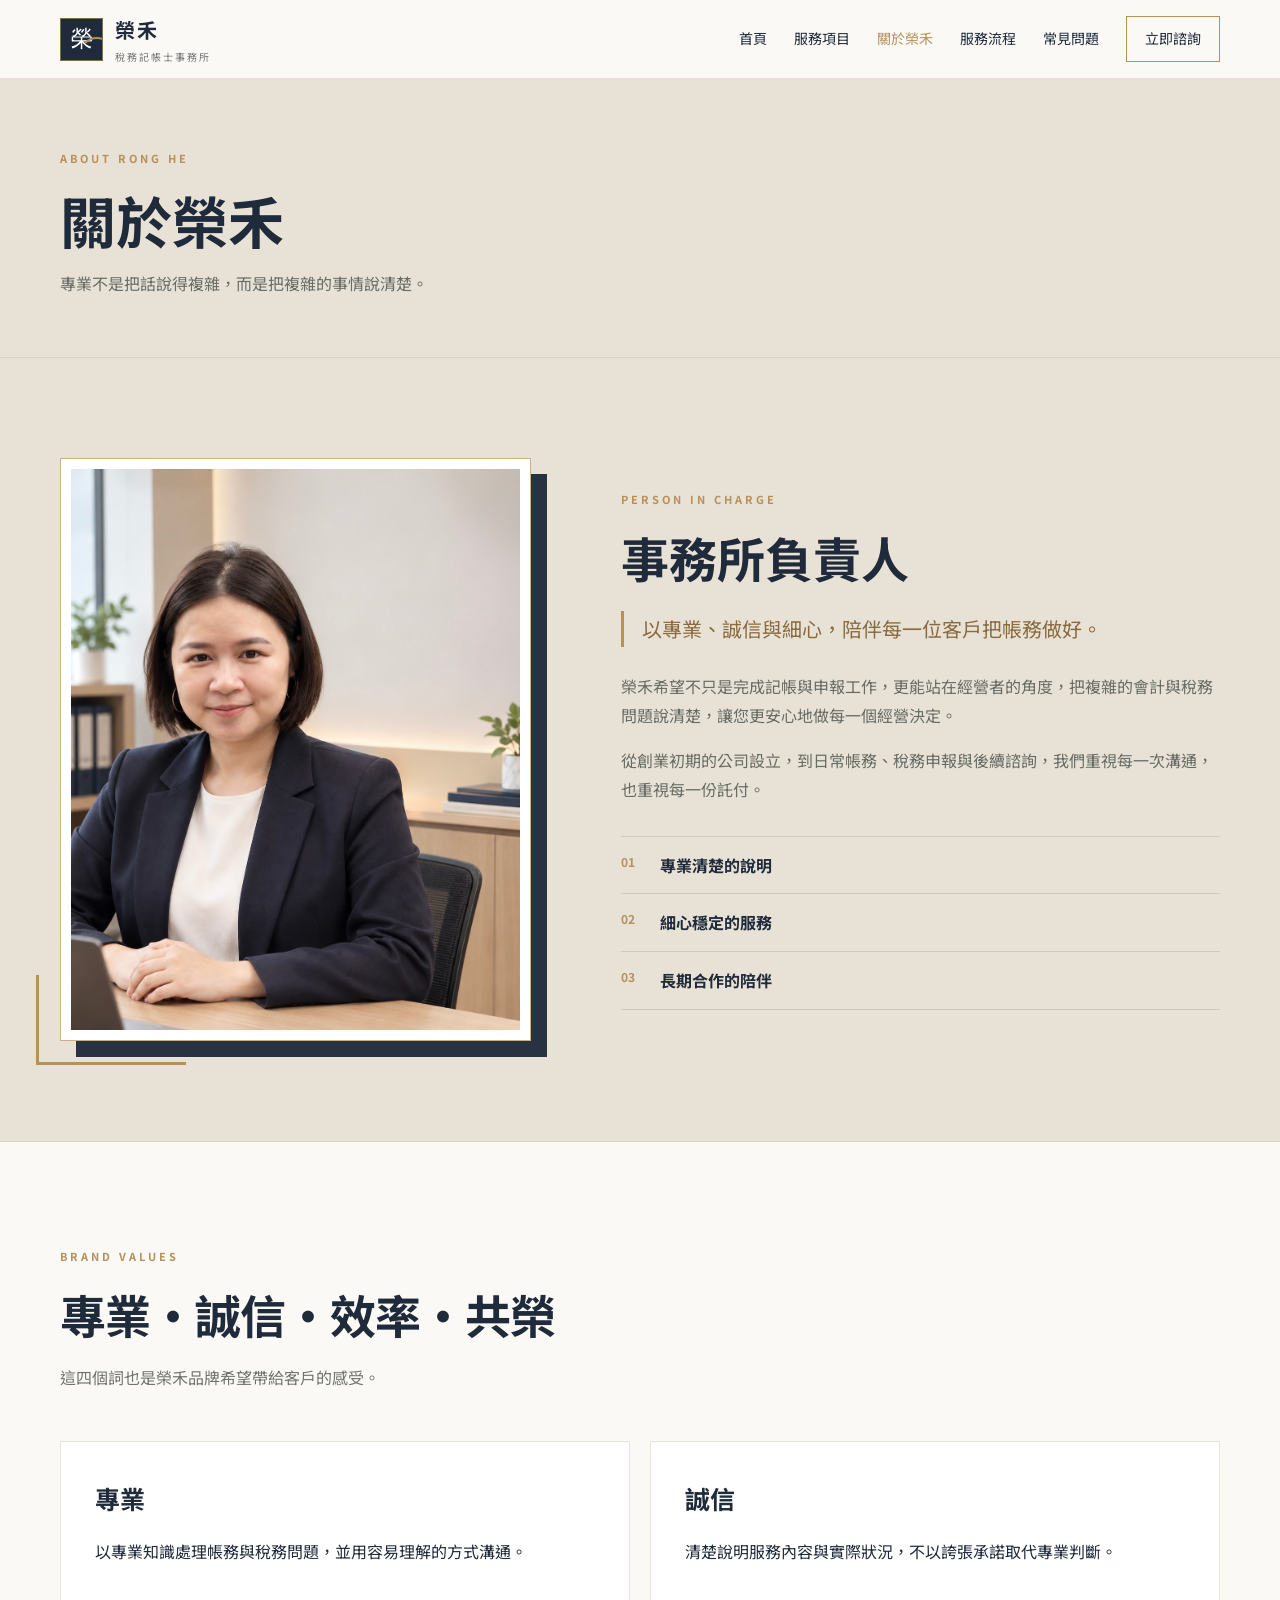
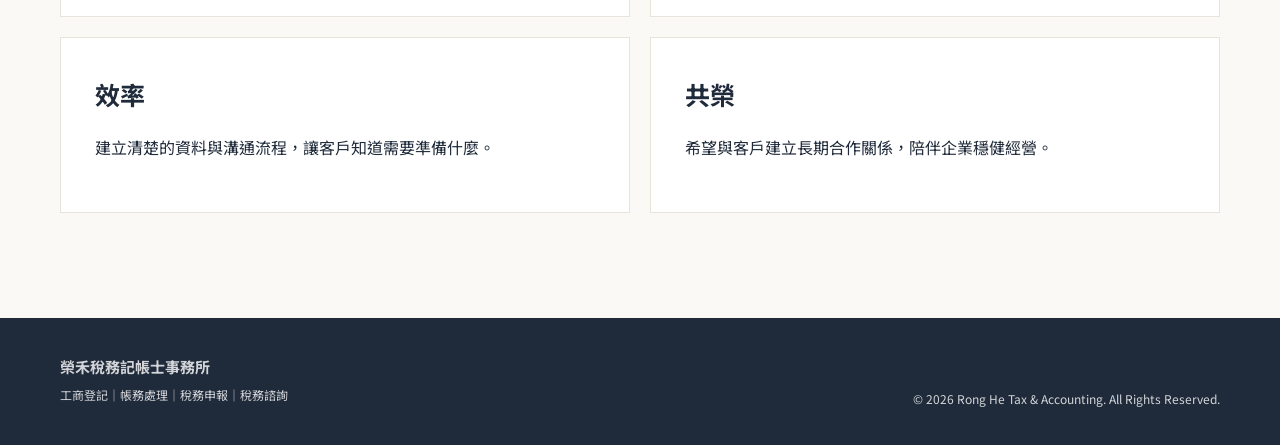
==== about.html @ d7b9e33c "Add files via upload" ====
<!DOCTYPE html><html lang="zh-Hant"><head><meta charset="UTF-8"><meta name="viewport" content="width=device-width, initial-scale=1.0"><meta name="description" content="榮禾稅務記帳士事務所｜工商登記、帳務處理、稅務申報、稅務諮詢"><link rel="preconnect" href="https://fonts.googleapis.com"><link rel="preconnect" href="https://fonts.gstatic.com" crossorigin><link href="https://fonts.googleapis.com/css2?family=Noto+Sans+TC:wght@400;500;600;700;800&display=swap" rel="stylesheet"><link rel="stylesheet" href="style.css"><title>關於榮禾｜榮禾稅務記帳士事務所</title></head><body><header class="site-header">
  <div class="container nav-wrap">
    <a href="index.html" class="logo"><span class="logo-mark">榮</span><span><strong>榮禾</strong><small>稅務記帳士事務所</small></span></a>
    <button class="menu-toggle" type="button" aria-label="開啟選單" aria-expanded="false" aria-controls="site-nav">☰</button>
    <nav class="nav" id="site-nav">
      <a href="index.html">首頁</a><a href="services.html">服務項目</a><a href="about.html">關於榮禾</a><a href="process.html">服務流程</a><a href="faq.html">常見問題</a><a href="contact.html" class="nav-cta">立即諮詢</a>
    </nav>
  </div>
</header>
<main><section class="page-hero"><div class="container"><p class="eyebrow">ABOUT RONG HE</p><h1>關於榮禾</h1><p>專業不是把話說得複雜，而是把複雜的事情說清楚。</p></div></section><section class="principal-section"><div class="container principal-grid"><div class="principal-photo-wrap"><div class="principal-photo-frame"><img src="images/responsible-person.jpg" alt="榮禾稅務記帳士事務所負責人形象照"></div><div class="principal-accent"></div></div><div class="principal-copy"><p class="eyebrow">PERSON IN CHARGE</p><h2>事務所負責人</h2><p class="principal-lead">以專業、誠信與細心，陪伴每一位客戶把帳務做好。</p><p>榮禾希望不只是完成記帳與申報工作，更能站在經營者的角度，把複雜的會計與稅務問題說清楚，讓您更安心地做每一個經營決定。</p><p>從創業初期的公司設立，到日常帳務、稅務申報與後續諮詢，我們重視每一次溝通，也重視每一份託付。</p><div class="about-points"><div><b>01</b><span>專業清楚的說明</span></div><div><b>02</b><span>細心穩定的服務</span></div><div><b>03</b><span>長期合作的陪伴</span></div></div></div></div></section><section class="section"><div class="container"><div class="section-heading"><p class="eyebrow">BRAND VALUES</p><h2>專業・誠信・效率・共榮</h2><p>這四個詞也是榮禾品牌希望帶給客戶的感受。</p></div><div class="detail-grid"><div class="detail-card"><h3>專業</h3><p>以專業知識處理帳務與稅務問題，並用容易理解的方式溝通。</p></div><div class="detail-card"><h3>誠信</h3><p>清楚說明服務內容與實際狀況，不以誇張承諾取代專業判斷。</p></div><div class="detail-card"><h3>效率</h3><p>建立清楚的資料與溝通流程，讓客戶知道需要準備什麼。</p></div><div class="detail-card"><h3>共榮</h3><p>希望與客戶建立長期合作關係，陪伴企業穩健經營。</p></div></div></div></section></main><footer><div class="container footer-wrap"><div><strong>榮禾稅務記帳士事務所</strong><p>工商登記｜帳務處理｜稅務申報｜稅務諮詢</p></div><div>© 2026 Rong He Tax & Accounting. All Rights Reserved.</div></div></footer>
<script src="script.js"></script></body></html>
---- style.css ----
*{box-sizing:border-box}
:root{--navy:#1F2A3A;--gold:#B7905A;--taupe:#9A8F83;--beige:#E7E1D6;--ivory:#FAF9F6;--white:#fff}
html{scroll-behavior:smooth}body{margin:0;font-family:"Noto Sans TC",sans-serif;color:var(--navy);background:var(--ivory);line-height:1.8}a{text-decoration:none;color:inherit}.container{width:min(1160px,calc(100% - 40px));margin:auto}
.site-header{position:sticky;top:0;z-index:100;background:rgba(250,249,246,.96);backdrop-filter:blur(12px);border-bottom:1px solid #e5e1d8}.nav-wrap{min-height:78px;display:flex;align-items:center;justify-content:space-between}.logo{display:flex;align-items:center;gap:12px}.logo-mark{display:grid;place-items:center;width:43px;height:43px;background:var(--navy);color:#fff;font-family:serif;font-size:22px;border:1px solid rgba(183,144,90,.65);position:relative;overflow:hidden}.logo-mark:after{content:"";position:absolute;width:32px;height:32px;border:2px solid var(--gold);border-left-color:transparent;border-bottom-color:transparent;border-radius:50%;right:-13px;bottom:-13px}.logo strong{display:block;font-size:20px;letter-spacing:2px}.logo small{display:block;font-size:10px;letter-spacing:2px;color:#777}.nav{display:flex;align-items:center;gap:27px;font-size:14px}.nav a{transition:.2s}.nav a:hover,.nav a.active{color:var(--gold)}.nav-cta{padding:9px 18px;border:1px solid var(--gold)!important;color:var(--navy)}.menu-toggle{display:none;border:0;background:none;font-size:25px}
.hero{padding:95px 0 85px;background:var(--beige);position:relative;overflow:hidden}.hero:after{content:"";position:absolute;width:620px;height:260px;right:-180px;bottom:-130px;border:2px solid var(--gold);border-left:0;border-bottom:0;border-radius:60% 0 0 0;transform:rotate(-12deg);opacity:.65}.hero-grid{display:grid;grid-template-columns:1.15fr .85fr;gap:80px;align-items:center;position:relative;z-index:1}.eyebrow{font-size:11px;letter-spacing:3px;font-weight:700;color:var(--gold);margin:0 0 15px}.hero h1{font-size:clamp(42px,5vw,68px);line-height:1.25;letter-spacing:-2px;margin:0 0 25px;font-weight:800}.hero h1 span{color:var(--gold)}.hero-text{max-width:600px;color:#5e625c;font-size:17px}.hero-actions{display:flex;gap:12px;margin:32px 0}.btn{display:inline-flex;align-items:center;justify-content:center;padding:13px 28px;font-weight:700;border:1px solid transparent;cursor:pointer;font-family:inherit}.btn-primary{background:var(--navy);color:#fff}.btn-primary:hover{background:#18222f}.btn-light{border-color:#c9c5ba;background:transparent}.btn-white{background:#fff;color:var(--navy)}.service-tags{display:flex;flex-wrap:wrap;gap:9px}.service-tags span{font-size:12px;border:1px solid #cfc6b8;padding:5px 12px;background:rgba(250,249,246,.7)}
.hero-card{min-height:420px;background:var(--navy);color:#fff;padding:34px;display:flex;flex-direction:column;justify-content:space-between;box-shadow:18px 18px 0 var(--gold);border:1px solid rgba(183,144,90,.6);position:relative}.hero-card:before{content:"✦";position:absolute;right:28px;top:76px;color:var(--gold);font-size:22px}.card-top{display:flex;justify-content:space-between;font-size:11px;letter-spacing:3px;opacity:.7}.card-symbol{font-family:serif;font-size:180px;line-height:1;text-align:center;font-weight:400;color:var(--ivory)}.hero-card p{font-size:15px;letter-spacing:2px}.card-line{height:1px;background:rgba(255,255,255,.25)}.hero-card small{opacity:.7}
.trust{background:var(--navy);color:#fff}.trust-grid{display:grid;grid-template-columns:repeat(4,1fr);padding:25px 0}.trust-grid div{padding:10px 30px;border-right:1px solid rgba(255,255,255,.16)}.trust-grid div:first-child{padding-left:0}.trust-grid div:last-child{border:0}.trust-grid strong{display:block;font-size:18px}.trust-grid span{font-size:12px;opacity:.65}
.section{padding:105px 0}.section-heading{margin-bottom:50px}.section-heading h2{font-size:clamp(30px,4vw,46px);line-height:1.4;margin:0 0 15px;letter-spacing:-1px;color:var(--navy)}.section-heading>p:last-child{color:#70736d}.center{text-align:center}.service-grid{display:grid;grid-template-columns:repeat(2,1fr);gap:18px}.service-card{background:#fff;padding:38px;border:1px solid #e7e4db;min-height:330px;position:relative;overflow:hidden}.service-card.featured{background:var(--beige);border-color:#d0c7ba}.service-card:after{content:"";position:absolute;width:220px;height:90px;right:-80px;bottom:-50px;border:1px solid rgba(183,144,90,.45);border-radius:50%;transform:rotate(-18deg)}.service-number{font-size:12px;color:var(--gold);letter-spacing:2px}.service-card h3{font-size:27px;margin:12px 0}.service-card p{color:#6c7069}.service-card ul{padding-left:18px;color:#5c605a;font-size:14px}
.split-section{background:var(--beige);padding:100px 0}.split-grid{display:grid;grid-template-columns:.9fr 1.1fr;gap:90px;align-items:center}.about-visual{height:520px;background:var(--navy);color:#fff;position:relative;overflow:hidden;display:grid;place-items:center;border:1px solid rgba(183,144,90,.7)}.about-visual:after{content:"";position:absolute;width:360px;height:150px;right:-80px;bottom:-65px;border:1px solid var(--gold);border-radius:50%;transform:rotate(-18deg)}.big-character{font-family:serif;font-size:260px;line-height:1;font-weight:400}.vertical-text{position:absolute;top:35px;left:35px;writing-mode:vertical-rl;letter-spacing:5px;font-size:12px;opacity:.55}.about-stamp{position:absolute;right:30px;bottom:30px;border:1px solid rgba(255,255,255,.35);padding:12px 9px;text-align:center;font-size:12px}.about-copy>p:not(.eyebrow){color:#686c65}.about-copy h2{font-size:43px;line-height:1.45;margin:0 0 25px;color:var(--navy)}.about-points{margin-top:35px;border-top:1px solid #cfcac0}.about-points div{display:flex;gap:25px;padding:14px 0;border-bottom:1px solid #cfcac0}.about-points b{color:var(--gold);font-size:12px}.about-points span{font-weight:700}
.process-section{background:#f8f7f3}.process-grid{display:grid;grid-template-columns:repeat(4,1fr);border-top:1px solid #d8d5cc}.process-item{padding:35px 25px;border-right:1px solid #d8d5cc}.process-item:first-child{padding-left:0}.process-item:last-child{border:0}.process-item span{font-size:12px;color:var(--gold)}.process-item h3{margin:12px 0 7px}.process-item p{font-size:13px;color:#73766f}
.cta-section{padding:35px 0}.cta-box{background:var(--navy);color:#fff;padding:55px 65px;display:flex;align-items:center;justify-content:space-between;border:1px solid rgba(183,144,90,.65);position:relative;overflow:hidden}.cta-box:after{content:"";position:absolute;width:430px;height:170px;right:-110px;top:-90px;border:1px solid rgba(183,144,90,.75);border-radius:50%;transform:rotate(-15deg)}.cta-box>*{position:relative;z-index:1}.cta-box h2{font-size:35px;line-height:1.45;margin:0}
.faq-section{padding-top:80px}.narrow{max-width:850px}.faq-list{border-top:1px solid #d8d5cc}.faq-list details{border-bottom:1px solid #d8d5cc}.faq-list summary{padding:22px 0;font-weight:700;cursor:pointer;list-style:none;display:flex;justify-content:space-between}.faq-list summary:after{content:"+";color:var(--gold);font-size:22px}.faq-list details[open] summary:after{content:"−"}.faq-list p{margin:0 0 22px;color:#6d706a;font-size:14px}
.contact-section{background:var(--beige);padding:100px 0}.contact-grid{display:grid;grid-template-columns:.85fr 1.15fr;gap:90px}.contact-section h2{font-size:48px;line-height:1.4;margin:0 0 20px;color:var(--navy)}.contact-intro{color:#686c65}.contact-info{margin-top:35px}.contact-info div{padding:13px 0;border-bottom:1px solid #cfcbc1;display:flex;justify-content:space-between;gap:20px}.contact-info span{font-size:12px;color:var(--gold)}.contact-info strong{font-size:14px}.contact-form{background:#fff;padding:38px;border-top:4px solid var(--gold)}.contact-form label{display:block;font-size:13px;font-weight:700;margin-bottom:17px}.contact-form input,.contact-form select,.contact-form textarea{width:100%;margin-top:7px;border:1px solid #d9d6ce;background:#faf9f6;padding:12px 14px;font:inherit;font-size:14px;outline:none}.contact-form input:focus,.contact-form select:focus,.contact-form textarea:focus{border-color:var(--gold)}.contact-form textarea{resize:vertical}.form-note{font-size:11px!important;color:#999!important;margin:12px 0 0!important}
.page-hero{background:var(--beige);padding:70px 0 60px;border-bottom:1px solid #d8d0c4}.page-hero h1{font-size:clamp(36px,5vw,56px);margin:0 0 12px;line-height:1.3}.page-hero p:last-child{color:#686c65;max-width:720px;margin:0}.detail-grid{display:grid;grid-template-columns:repeat(2,1fr);gap:20px}.detail-card{background:#fff;border:1px solid #e7e4db;padding:34px}.detail-card h3{font-size:25px;margin:0 0 10px}.detail-card .tag{color:var(--gold);font-size:11px;letter-spacing:2px}.info-list{padding-left:18px;color:#5e625c}.trust-note{margin-top:45px;padding:28px 32px;background:var(--beige);border-left:3px solid var(--gold)}
footer{background:var(--navy);color:#fff;padding:35px 0}.footer-wrap{display:flex;justify-content:space-between;gap:30px;font-size:12px;opacity:.8}.footer-wrap strong{font-size:15px}.footer-wrap p{margin:4px 0}.footer-wrap>div:last-child{align-self:end}
@media(max-width:800px){.container{width:min(100% - 28px,1160px)}.nav{display:none;position:absolute;top:78px;left:0;right:0;background:#f8f7f3;border-bottom:1px solid #ddd;padding:15px 20px;flex-direction:column;gap:0}.nav.open{display:flex}.nav a{width:100%;padding:12px}.menu-toggle{display:block}.hero{padding:65px 0}.hero-grid,.split-grid,.contact-grid{grid-template-columns:1fr;gap:50px}.hero-card{min-height:350px}.card-symbol{font-size:140px}.trust-grid{grid-template-columns:repeat(2,1fr)}.trust-grid div{border-bottom:1px solid rgba(255,255,255,.16)}.trust-grid div:nth-child(2){border-right:0}.service-grid,.detail-grid{grid-template-columns:1fr}.section{padding:75px 0}.about-visual{height:380px}.big-character{font-size:200px}.about-copy h2,.contact-section h2{font-size:35px}.process-grid{grid-template-columns:1fr 1fr}.process-item:nth-child(2){border-right:0}.process-item:nth-child(3),.process-item:nth-child(4){border-top:1px solid #d8d5cc}.cta-box{padding:40px 28px;display:block}.cta-box .btn{margin-top:25px}.footer-wrap{display:block}.footer-wrap>div:last-child{margin-top:18px}.contact-form{padding:25px}}

/* 負責人形象區 */
.principal-section{background:var(--beige);padding:100px 0;border-bottom:1px solid #d8d0c4}.principal-grid{display:grid;grid-template-columns:.88fr 1.12fr;gap:90px;align-items:center}.principal-photo-wrap{position:relative;max-width:520px}.principal-photo-frame{position:relative;z-index:2;background:#fff;padding:10px;border:1px solid rgba(183,144,90,.72);box-shadow:16px 16px 0 rgba(31,42,58,.95)}.principal-photo-frame img{display:block;width:100%;aspect-ratio:4/5;object-fit:cover;object-position:center top}.principal-accent{position:absolute;left:-24px;bottom:-24px;width:150px;height:90px;border-left:3px solid var(--gold);border-bottom:3px solid var(--gold);z-index:1}.principal-copy{max-width:650px}.principal-copy h2{font-size:clamp(34px,4vw,48px);line-height:1.35;margin:0 0 22px;color:var(--navy)}.principal-lead{font-size:20px;color:#8a6a3f;border-left:3px solid var(--gold);padding-left:18px;margin:0 0 25px}.principal-copy>p:not(.eyebrow):not(.principal-lead){color:#686c65}.principal-copy .about-points{margin-top:32px}
@media(max-width:800px){.principal-grid{grid-template-columns:1fr;gap:50px}.principal-photo-wrap{max-width:460px;margin:auto}.principal-photo-frame{box-shadow:10px 10px 0 rgba(31,42,58,.95)}.principal-copy h2{font-size:35px}.principal-lead{font-size:18px}.principal-section{padding:75px 0}}

/* ===== 手機版完整優化 ===== */
html,body{max-width:100%;overflow-x:hidden}
img{max-width:100%;height:auto}
button,input,select,textarea{max-width:100%}

@media (max-width: 900px){
  .container{width:min(100% - 32px,1160px)}
  .nav-wrap{min-height:68px}
  .logo{gap:9px;min-width:0}
  .logo-mark{width:38px;height:38px;font-size:19px;flex:0 0 38px}
  .logo strong{font-size:18px;letter-spacing:1.5px}
  .logo small{font-size:9px;letter-spacing:1.2px;white-space:nowrap}
  .menu-toggle{display:grid;place-items:center;width:44px;height:44px;padding:0;color:var(--navy);cursor:pointer;border:1px solid transparent;border-radius:4px}
  .menu-toggle:focus-visible{outline:2px solid var(--gold);outline-offset:2px}
  .nav{display:none;position:absolute;top:68px;left:0;right:0;background:rgba(250,249,246,.98);backdrop-filter:blur(12px);border-bottom:1px solid #ddd8ce;box-shadow:0 10px 24px rgba(31,42,58,.08);padding:8px 16px 14px;gap:0;flex-direction:column}
  .nav.open{display:flex}
  .nav a{width:100%;padding:13px 8px;border-bottom:1px solid #ece8df;font-size:15px}
  .nav a:last-child{border-bottom:0}
  .nav .nav-cta{margin-top:7px;text-align:center;padding:12px 16px}

  .hero{padding:56px 0 58px}
  .hero-grid{grid-template-columns:1fr;gap:42px}
  .hero h1{font-size:clamp(34px,9vw,48px);letter-spacing:-1px;line-height:1.3;margin-bottom:18px}
  .hero-text{font-size:15px;line-height:1.85}
  .hero-actions{display:grid;grid-template-columns:1fr;gap:10px;margin:25px 0}
  .hero-actions .btn{width:100%;min-height:48px}
  .service-tags{gap:7px}
  .service-tags span{font-size:11px;padding:5px 9px}
  .hero-card{min-height:320px;padding:26px;box-shadow:10px 10px 0 var(--gold)}
  .card-symbol{font-size:125px}
  .hero-card p{font-size:13px;line-height:1.7}

  .trust-grid{grid-template-columns:1fr 1fr;padding:8px 0}
  .trust-grid div{padding:15px 12px;text-align:center;border-right:1px solid rgba(255,255,255,.16)}
  .trust-grid div:first-child{padding-left:12px}
  .trust-grid div:nth-child(2){border-right:0}
  .trust-grid div:nth-child(3),.trust-grid div:nth-child(4){border-top:1px solid rgba(255,255,255,.16)}
  .trust-grid div:nth-child(4){border-right:0}
  .trust-grid strong{font-size:15px}
  .trust-grid span{font-size:11px}

  .section{padding:62px 0}
  .section-heading{margin-bottom:30px}
  .section-heading h2{font-size:32px;line-height:1.35}
  .section-heading>p:last-child{font-size:14px}
  .service-grid,.detail-grid{grid-template-columns:1fr;gap:14px}
  .service-card{padding:27px 24px;min-height:auto}
  .service-card h3{font-size:23px}
  .service-card p,.service-card ul{font-size:14px}

  .split-section{padding:65px 0}
  .split-grid{grid-template-columns:1fr;gap:40px}
  .about-visual{height:320px}
  .big-character{font-size:165px}
  .vertical-text{top:24px;left:24px}
  .about-stamp{right:20px;bottom:20px}
  .about-copy h2,.contact-section h2{font-size:32px;line-height:1.4}
  .about-points{margin-top:25px}
  .about-points div{gap:15px;padding:12px 0}

  .process-grid{grid-template-columns:1fr;gap:0}
  .process-item,.process-item:first-child{padding:24px 0;border-right:0;border-bottom:1px solid #d8d5cc}
  .process-item:last-child{border-bottom:0}
  .process-item:nth-child(3),.process-item:nth-child(4){border-top:0}

  .cta-section{padding:22px 0}
  .cta-box{padding:34px 24px;display:block}
  .cta-box h2{font-size:28px;line-height:1.4}
  .cta-box .btn{width:100%;margin-top:22px;min-height:48px}

  .page-hero{padding:50px 0 42px}
  .page-hero h1{font-size:36px;line-height:1.3}
  .page-hero p:last-child{font-size:14px;line-height:1.8}

  .principal-section{padding:62px 0}
  .principal-grid{grid-template-columns:1fr;gap:42px}
  .principal-photo-wrap{max-width:420px;margin:0 auto;width:100%;padding:0 8px 8px 0}
  .principal-photo-frame{padding:7px;box-shadow:9px 9px 0 rgba(31,42,58,.95)}
  .principal-photo-frame img{aspect-ratio:4/5;object-position:center top}
  .principal-accent{left:-2px;bottom:-2px;width:100px;height:65px;border-width:2px}
  .principal-copy h2{font-size:32px}
  .principal-lead{font-size:17px;line-height:1.75;padding-left:14px}
  .principal-copy>p:not(.eyebrow):not(.principal-lead){font-size:14px}

  .contact-section{padding:65px 0}
  .contact-grid{grid-template-columns:1fr;gap:36px}
  .contact-section h2{font-size:32px}
  .contact-info{margin-top:25px}
  .contact-info div{display:grid;grid-template-columns:58px 1fr;gap:10px;padding:12px 0}
  .contact-info strong{font-size:14px;overflow-wrap:anywhere}
  .contact-form{padding:22px 18px}
  .contact-form input,.contact-form select,.contact-form textarea{font-size:16px;min-height:46px}
  .contact-form textarea{min-height:130px}
  .contact-form .btn{width:100%;min-height:48px}

  .faq-section{padding-top:55px}
  .faq-list summary{padding:18px 0;font-size:15px;gap:15px}
  .faq-list p{font-size:14px;line-height:1.85}

  footer{padding:28px 0}
  .footer-wrap{display:block;font-size:11px;line-height:1.7}
  .footer-wrap strong{font-size:14px}
  .footer-wrap>div:last-child{margin-top:16px}
}

@media (max-width: 380px){
  .container{width:calc(100% - 24px)}
  .logo small{font-size:8px}
  .hero{padding-top:48px}
  .hero h1{font-size:33px}
  .hero-card{padding:22px;min-height:285px}
  .card-symbol{font-size:110px}
  .trust-grid strong{font-size:14px}
  .section-heading h2,.about-copy h2,.contact-section h2,.principal-copy h2{font-size:29px}
}
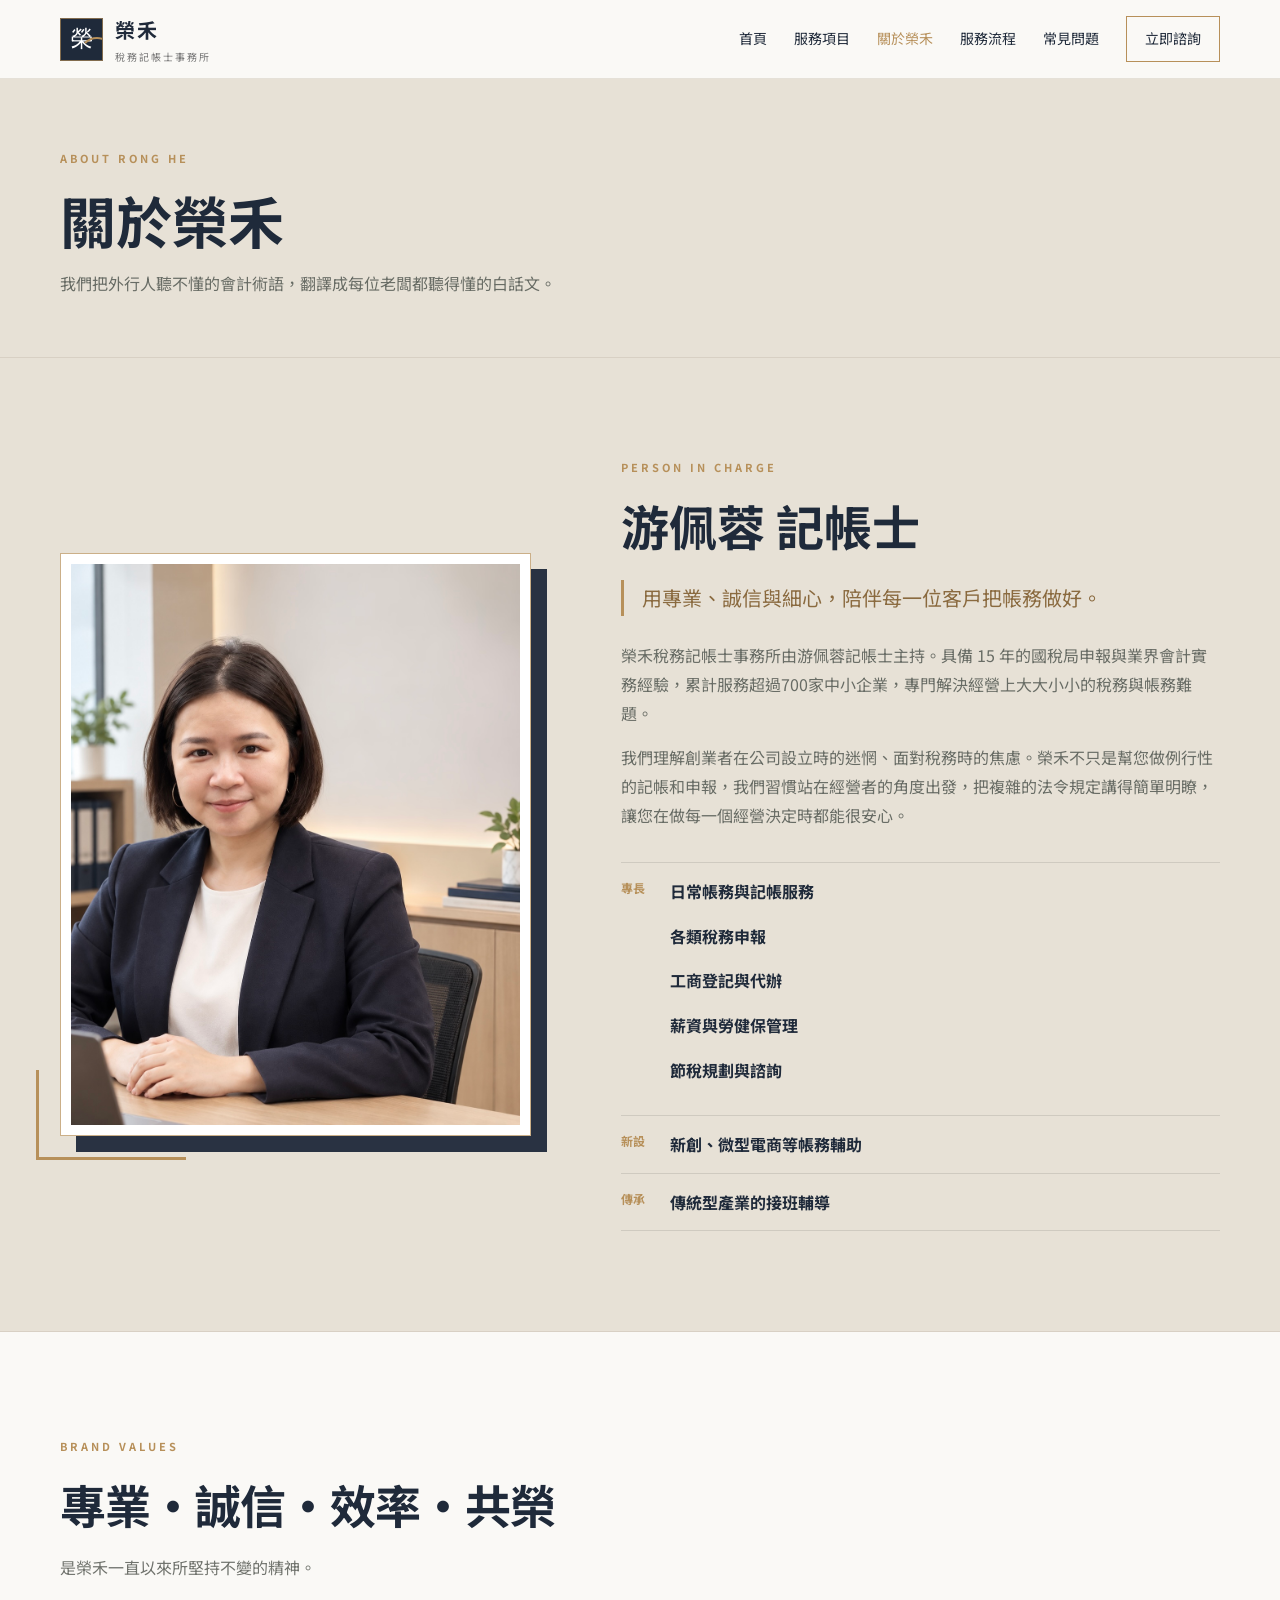
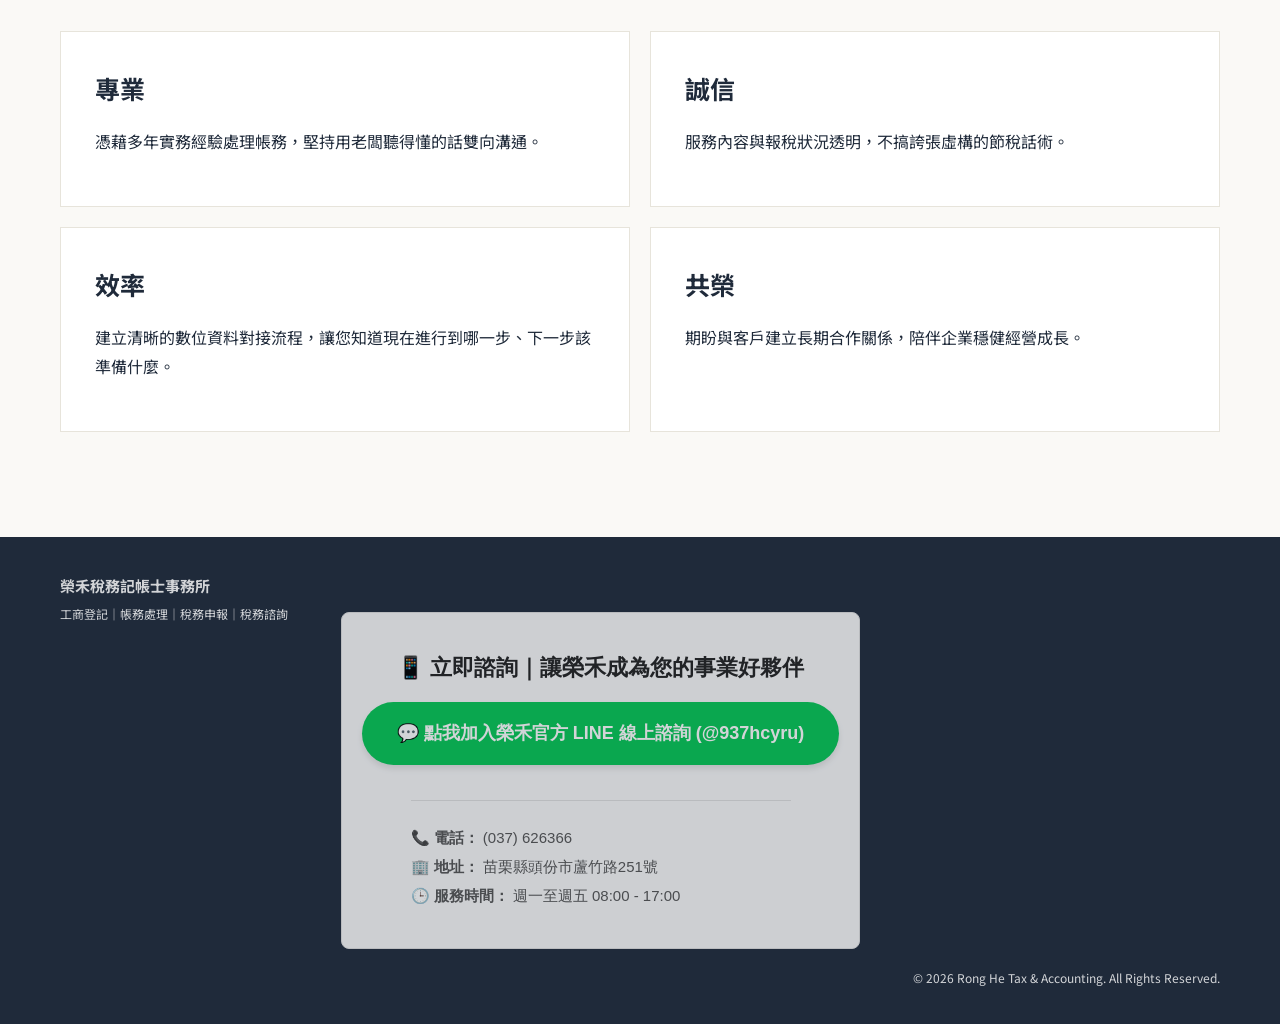
==== commit 5e7faa63: "Add files via upload" ====
--- a/about.html
+++ b/about.html
@@ -7,5 +7,20 @@
     </nav>
   </div>
 </header>
-<main><section class="page-hero"><div class="container"><p class="eyebrow">ABOUT RONG HE</p><h1>關於榮禾</h1><p>專業不是把話說得複雜，而是把複雜的事情說清楚。</p></div></section><section class="principal-section"><div class="container principal-grid"><div class="principal-photo-wrap"><div class="principal-photo-frame"><img src="images/responsible-person.jpg" alt="榮禾稅務記帳士事務所負責人形象照"></div><div class="principal-accent"></div></div><div class="principal-copy"><p class="eyebrow">PERSON IN CHARGE</p><h2>事務所負責人</h2><p class="principal-lead">以專業、誠信與細心，陪伴每一位客戶把帳務做好。</p><p>榮禾希望不只是完成記帳與申報工作，更能站在經營者的角度，把複雜的會計與稅務問題說清楚，讓您更安心地做每一個經營決定。</p><p>從創業初期的公司設立，到日常帳務、稅務申報與後續諮詢，我們重視每一次溝通，也重視每一份託付。</p><div class="about-points"><div><b>01</b><span>專業清楚的說明</span></div><div><b>02</b><span>細心穩定的服務</span></div><div><b>03</b><span>長期合作的陪伴</span></div></div></div></div></section><section class="section"><div class="container"><div class="section-heading"><p class="eyebrow">BRAND VALUES</p><h2>專業・誠信・效率・共榮</h2><p>這四個詞也是榮禾品牌希望帶給客戶的感受。</p></div><div class="detail-grid"><div class="detail-card"><h3>專業</h3><p>以專業知識處理帳務與稅務問題，並用容易理解的方式溝通。</p></div><div class="detail-card"><h3>誠信</h3><p>清楚說明服務內容與實際狀況，不以誇張承諾取代專業判斷。</p></div><div class="detail-card"><h3>效率</h3><p>建立清楚的資料與溝通流程，讓客戶知道需要準備什麼。</p></div><div class="detail-card"><h3>共榮</h3><p>希望與客戶建立長期合作關係，陪伴企業穩健經營。</p></div></div></div></section></main><footer><div class="container footer-wrap"><div><strong>榮禾稅務記帳士事務所</strong><p>工商登記｜帳務處理｜稅務申報｜稅務諮詢</p></div><div>© 2026 Rong He Tax & Accounting. All Rights Reserved.</div></div></footer>
+<main><section class="page-hero"><div class="container"><p class="eyebrow">ABOUT RONG HE</p><h1>關於榮禾</h1><p>我們把外行人聽不懂的會計術語，翻譯成每位老闆都聽得懂的白話文。</p></div></section><section class="principal-section"><div class="container principal-grid"><div class="principal-photo-wrap"><div class="principal-photo-frame"><img src="images/responsible-person.jpg" alt="榮禾稅務記帳士事務所負責人形象照"></div><div class="principal-accent"></div></div><div class="principal-copy"><p class="eyebrow">PERSON IN CHARGE</p><h2>游佩蓉 記帳士</h2><p class="principal-lead">用專業、誠信與細心，陪伴每一位客戶把帳務做好。</p><p>榮禾稅務記帳士事務所由游佩蓉記帳士主持。具備 15 年的國稅局申報與業界會計實務經驗，累計服務超過700家中小企業，專門解決經營上大大小小的稅務與帳務難題。</p><p>我們理解創業者在公司設立時的迷惘、面對稅務時的焦慮。榮禾不只是幫您做例行性的記帳和申報，我們習慣站在經營者的角度出發，把複雜的法令規定講得簡單明瞭，讓您在做每一個經營決定時都能很安心。</p><div class="about-points"><div><b>專長</b><span>日常帳務與記帳服務<p>各類稅務申報</p><p>工商登記與代辦</p><p>薪資與勞健保管理</p><p>節稅規劃與諮詢</p></span></div><div><b>新設</b><span>新創、微型電商等帳務輔助</span></div><div><b>傳承</b><span>傳統型產業的接班輔導</span></div></div></div></div></section><section class="section"><div class="container"><div class="section-heading"><p class="eyebrow">BRAND VALUES</p><h2>專業・誠信・效率・共榮</h2><p>是榮禾一直以來所堅持不變的精神。</p></div><div class="detail-grid"><div class="detail-card"><h3>專業</h3><p>憑藉多年實務經驗處理帳務，堅持用老闆聽得懂的話雙向溝通。</p></div><div class="detail-card"><h3>誠信</h3><p>服務內容與報稅狀況透明，不搞誇張虛構的節稅話術。</p></div><div class="detail-card"><h3>效率</h3><p>建立清晰的數位資料對接流程，讓您知道現在進行到哪一步、下一步該準備什麼。</p></div><div class="detail-card"><h3>共榮</h3><p>期盼與客戶建立長期合作關係，陪伴企業穩健經營成長。</p></div></div></div></section></main><footer><div class="container footer-wrap"><div><strong>榮禾稅務記帳士事務所</strong><p>工商登記｜帳務處理｜稅務申報｜稅務諮詢</p></div><!-- 立即諮詢區塊開始 -->
+<div style="padding: 35px 20px; border: 1px solid #e0e0e0; border-radius: 8px; background-color: #f9f9f9; text-align: center; margin: 40px auto; max-width: 800px; font-family: 'Microsoft JhengHei', sans-serif; line-height: 1.8; color: #333333;">
+    <h3 style="font-size: 22px; font-weight: bold; margin-top: 0; margin-bottom: 15px; color: #222222;">📱 立即諮詢｜讓榮禾成為您的事業好夥伴</h3>
+    
+    <!-- LINE 官方帳號按鈕 -->
+    <a href="https://line.me" target="_blank" style="display: inline-block; background-color: #06C755; color: white; text-decoration: none; padding: 15px 35px; font-size: 18px; font-weight: bold; border-radius: 50px; box-shadow: 0 4px 6px rgba(0,0,0,0.1); margin-bottom: 25px;">
+        💬 點我加入榮禾官方 LINE 線上諮詢 (@937hcyru)
+    </a>
+    <div style="text-align: left; max-width: 380px; margin: 10px auto 0 auto; color: #555555; font-size: 15px; line-height: 1.6; border-top: 1px solid #e0e0e0; padding-top: 20px;">
+        <p style="margin: 5px 0;">📞 <b>電話：</b> (037) 626366</p>
+        <p style="margin: 5px 0;">🏢 <b>地址：</b> 苗栗縣頭份市蘆竹路251號</p>
+        <p style="margin: 5px 0;">🕒 <b>服務時間：</b> 週一至週五 08:00 - 17:00</p>
+    </div>
+</div>
+<!-- 立即諮詢區塊結束 -->
+<div>© 2026 Rong He Tax & Accounting. All Rights Reserved.</div></div></footer>
 <script src="script.js"></script></body></html>
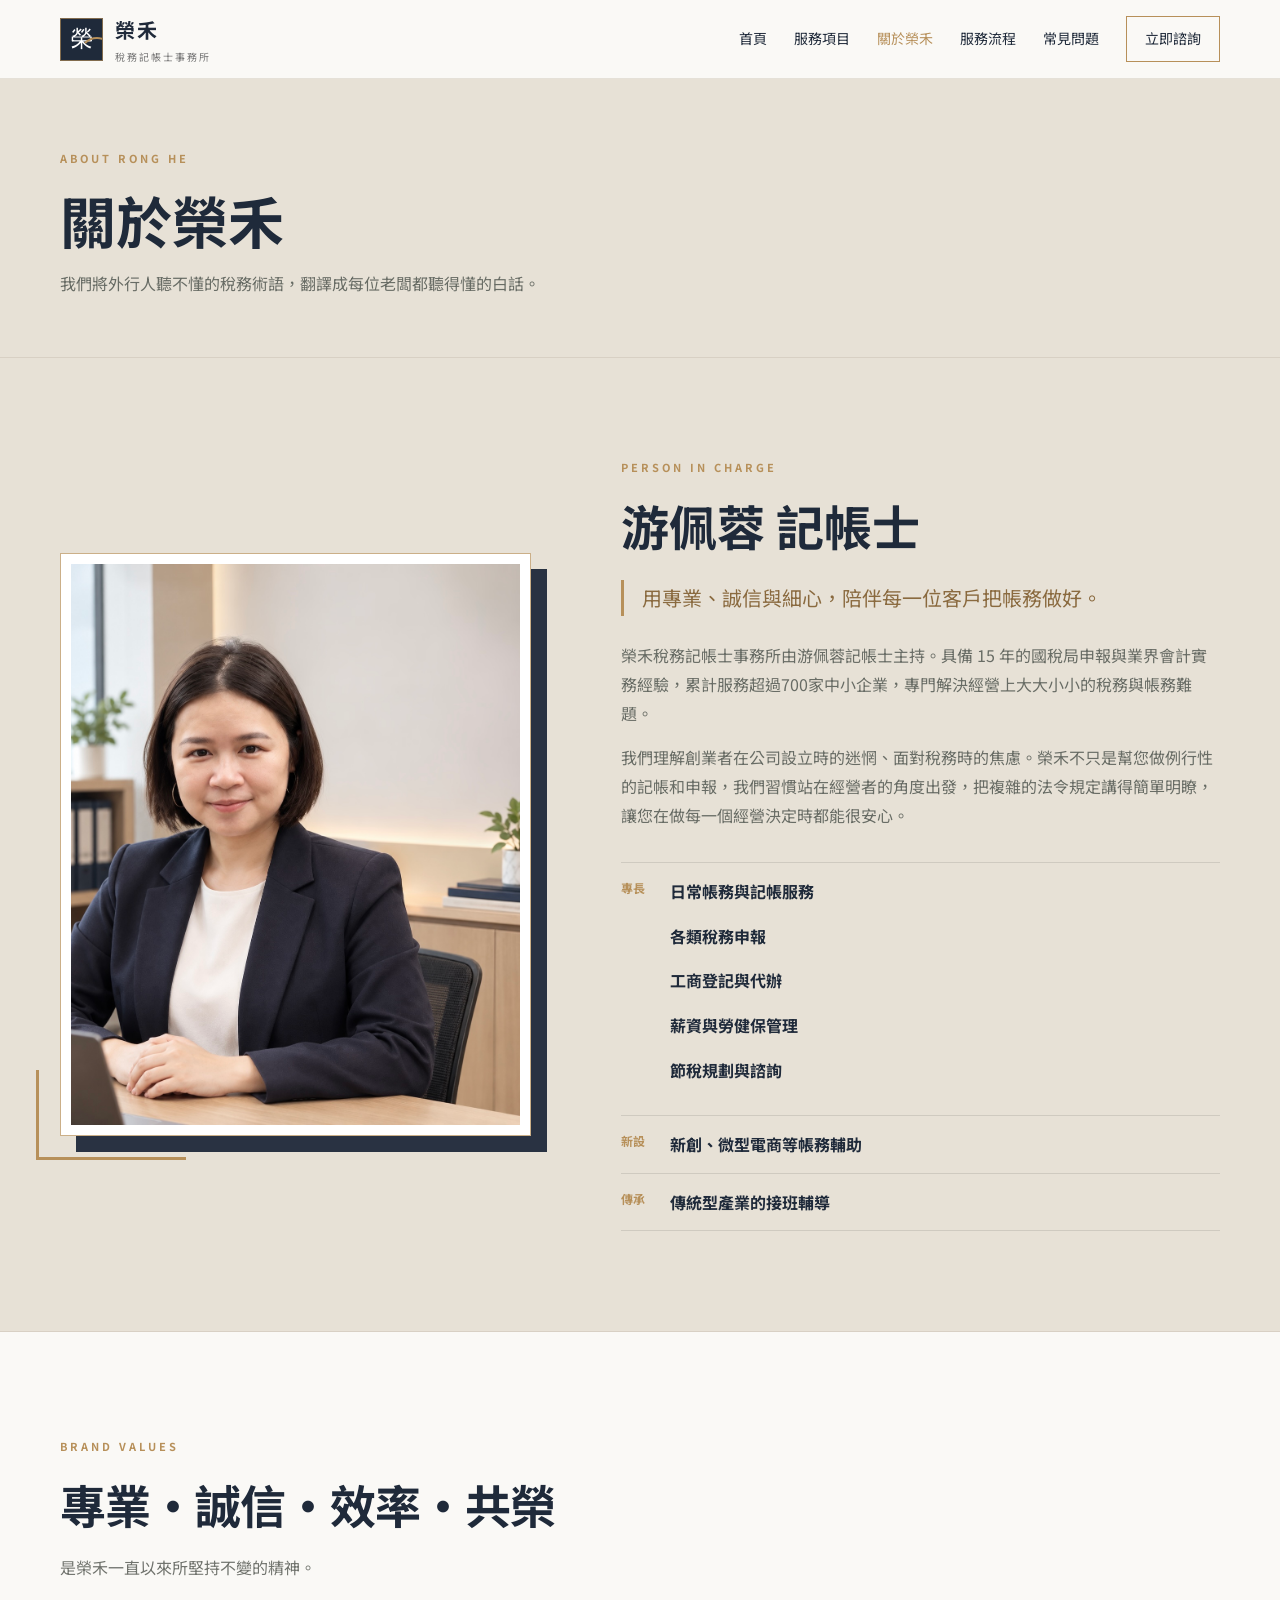
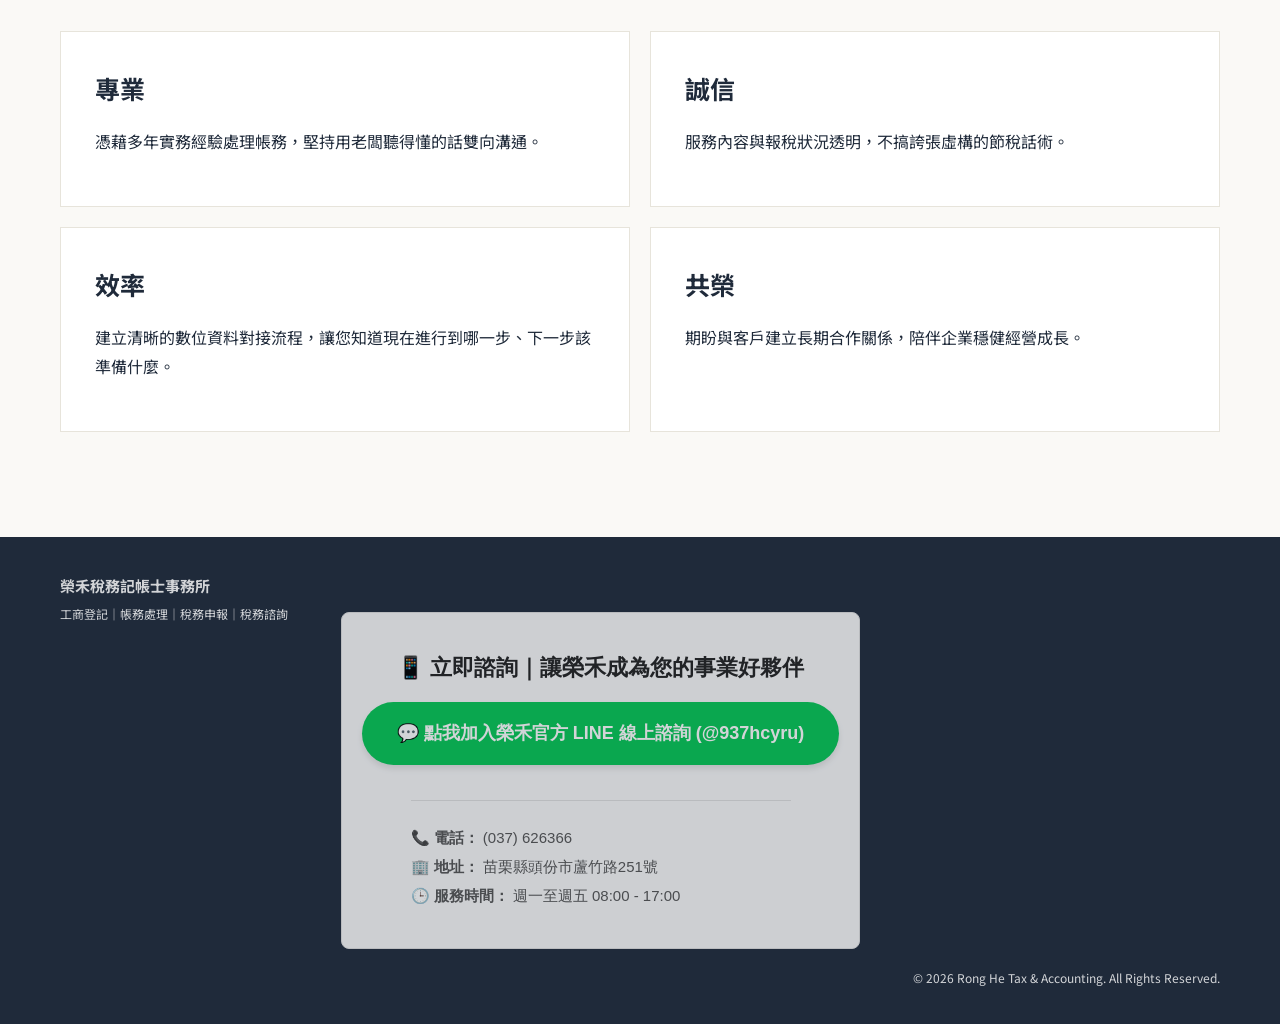
==== commit 922f7762: "Add files via upload" ====
--- a/about.html
+++ b/about.html
@@ -7,12 +7,12 @@
     </nav>
   </div>
 </header>
-<main><section class="page-hero"><div class="container"><p class="eyebrow">ABOUT RONG HE</p><h1>關於榮禾</h1><p>我們把外行人聽不懂的會計術語，翻譯成每位老闆都聽得懂的白話文。</p></div></section><section class="principal-section"><div class="container principal-grid"><div class="principal-photo-wrap"><div class="principal-photo-frame"><img src="images/responsible-person.jpg" alt="榮禾稅務記帳士事務所負責人形象照"></div><div class="principal-accent"></div></div><div class="principal-copy"><p class="eyebrow">PERSON IN CHARGE</p><h2>游佩蓉 記帳士</h2><p class="principal-lead">用專業、誠信與細心，陪伴每一位客戶把帳務做好。</p><p>榮禾稅務記帳士事務所由游佩蓉記帳士主持。具備 15 年的國稅局申報與業界會計實務經驗，累計服務超過700家中小企業，專門解決經營上大大小小的稅務與帳務難題。</p><p>我們理解創業者在公司設立時的迷惘、面對稅務時的焦慮。榮禾不只是幫您做例行性的記帳和申報，我們習慣站在經營者的角度出發，把複雜的法令規定講得簡單明瞭，讓您在做每一個經營決定時都能很安心。</p><div class="about-points"><div><b>專長</b><span>日常帳務與記帳服務<p>各類稅務申報</p><p>工商登記與代辦</p><p>薪資與勞健保管理</p><p>節稅規劃與諮詢</p></span></div><div><b>新設</b><span>新創、微型電商等帳務輔助</span></div><div><b>傳承</b><span>傳統型產業的接班輔導</span></div></div></div></div></section><section class="section"><div class="container"><div class="section-heading"><p class="eyebrow">BRAND VALUES</p><h2>專業・誠信・效率・共榮</h2><p>是榮禾一直以來所堅持不變的精神。</p></div><div class="detail-grid"><div class="detail-card"><h3>專業</h3><p>憑藉多年實務經驗處理帳務，堅持用老闆聽得懂的話雙向溝通。</p></div><div class="detail-card"><h3>誠信</h3><p>服務內容與報稅狀況透明，不搞誇張虛構的節稅話術。</p></div><div class="detail-card"><h3>效率</h3><p>建立清晰的數位資料對接流程，讓您知道現在進行到哪一步、下一步該準備什麼。</p></div><div class="detail-card"><h3>共榮</h3><p>期盼與客戶建立長期合作關係，陪伴企業穩健經營成長。</p></div></div></div></section></main><footer><div class="container footer-wrap"><div><strong>榮禾稅務記帳士事務所</strong><p>工商登記｜帳務處理｜稅務申報｜稅務諮詢</p></div><!-- 立即諮詢區塊開始 -->
+<main><section class="page-hero"><div class="container"><p class="eyebrow">ABOUT RONG HE</p><h1>關於榮禾</h1><p>我們將外行人聽不懂的稅務術語，翻譯成每位老闆都聽得懂的白話。</p></div></section><section class="principal-section"><div class="container principal-grid"><div class="principal-photo-wrap"><div class="principal-photo-frame"><img src="images/responsible-person.jpg" alt="榮禾稅務記帳士事務所負責人形象照"></div><div class="principal-accent"></div></div><div class="principal-copy"><p class="eyebrow">PERSON IN CHARGE</p><h2>游佩蓉 記帳士</h2><p class="principal-lead">用專業、誠信與細心，陪伴每一位客戶把帳務做好。</p><p>榮禾稅務記帳士事務所由游佩蓉記帳士主持。具備 15 年的國稅局申報與業界會計實務經驗，累計服務超過700家中小企業，專門解決經營上大大小小的稅務與帳務難題。</p><p>我們理解創業者在公司設立時的迷惘、面對稅務時的焦慮。榮禾不只是幫您做例行性的記帳和申報，我們習慣站在經營者的角度出發，把複雜的法令規定講得簡單明瞭，讓您在做每一個經營決定時都能很安心。</p><div class="about-points"><div><b>專長</b><span>日常帳務與記帳服務<p>各類稅務申報</p><p>工商登記與代辦</p><p>薪資與勞健保管理</p><p>節稅規劃與諮詢</p></span></div><div><b>新設</b><span>新創、微型電商等帳務輔助</span></div><div><b>傳承</b><span>傳統型產業的接班輔導</span></div></div></div></div></section><section class="section"><div class="container"><div class="section-heading"><p class="eyebrow">BRAND VALUES</p><h2>專業・誠信・效率・共榮</h2><p>是榮禾一直以來所堅持不變的精神。</p></div><div class="detail-grid"><div class="detail-card"><h3>專業</h3><p>憑藉多年實務經驗處理帳務，堅持用老闆聽得懂的話雙向溝通。</p></div><div class="detail-card"><h3>誠信</h3><p>服務內容與報稅狀況透明，不搞誇張虛構的節稅話術。</p></div><div class="detail-card"><h3>效率</h3><p>建立清晰的數位資料對接流程，讓您知道現在進行到哪一步、下一步該準備什麼。</p></div><div class="detail-card"><h3>共榮</h3><p>期盼與客戶建立長期合作關係，陪伴企業穩健經營成長。</p></div></div></div></section></main><footer><div class="container footer-wrap"><div><strong>榮禾稅務記帳士事務所</strong><p>工商登記｜帳務處理｜稅務申報｜稅務諮詢</p></div><!-- 立即諮詢區塊開始 -->
 <div style="padding: 35px 20px; border: 1px solid #e0e0e0; border-radius: 8px; background-color: #f9f9f9; text-align: center; margin: 40px auto; max-width: 800px; font-family: 'Microsoft JhengHei', sans-serif; line-height: 1.8; color: #333333;">
     <h3 style="font-size: 22px; font-weight: bold; margin-top: 0; margin-bottom: 15px; color: #222222;">📱 立即諮詢｜讓榮禾成為您的事業好夥伴</h3>
     
     <!-- LINE 官方帳號按鈕 -->
-    <a href="https://line.me" target="_blank" style="display: inline-block; background-color: #06C755; color: white; text-decoration: none; padding: 15px 35px; font-size: 18px; font-weight: bold; border-radius: 50px; box-shadow: 0 4px 6px rgba(0,0,0,0.1); margin-bottom: 25px;">
+    <a href="https://lin.ee/Yp7fNXT" target="_blank" style="display: inline-block; background-color: #06C755; color: white; text-decoration: none; padding: 15px 35px; font-size: 18px; font-weight: bold; border-radius: 50px; box-shadow: 0 4px 6px rgba(0,0,0,0.1); margin-bottom: 25px;">
         💬 點我加入榮禾官方 LINE 線上諮詢 (@937hcyru)
     </a>
     <div style="text-align: left; max-width: 380px; margin: 10px auto 0 auto; color: #555555; font-size: 15px; line-height: 1.6; border-top: 1px solid #e0e0e0; padding-top: 20px;">
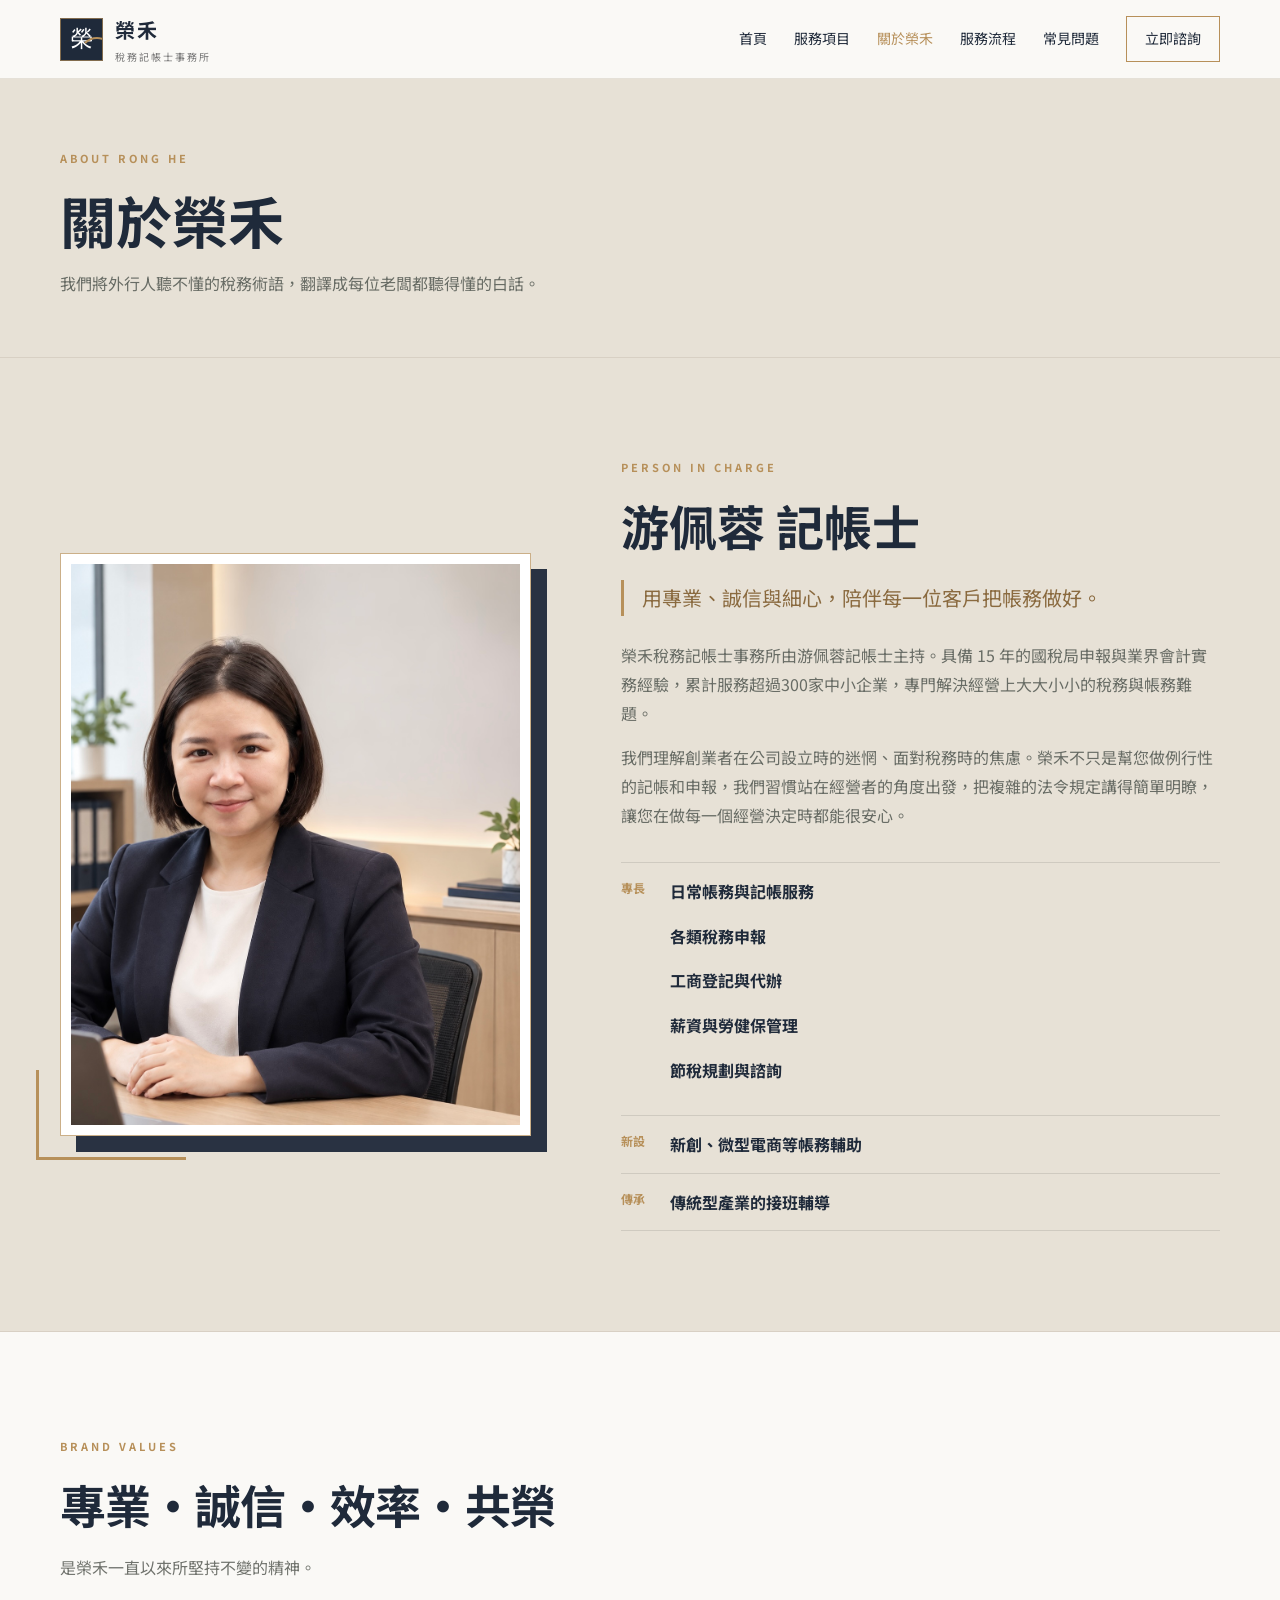
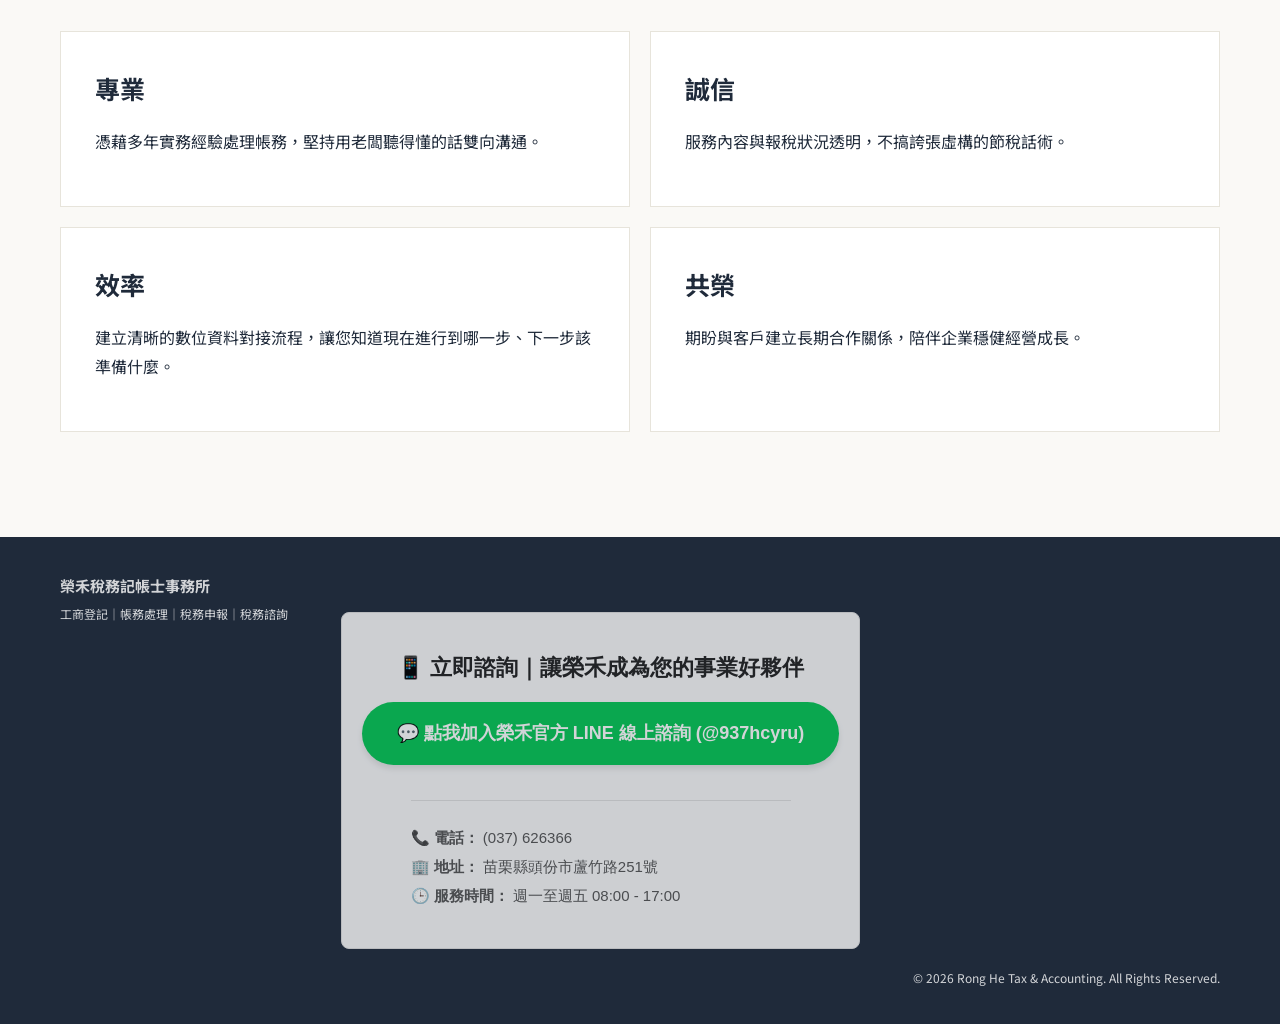
==== commit 677cbfb7: "Add files via upload" ====
--- a/about.html
+++ b/about.html
@@ -7,7 +7,7 @@
     </nav>
   </div>
 </header>
-<main><section class="page-hero"><div class="container"><p class="eyebrow">ABOUT RONG HE</p><h1>關於榮禾</h1><p>我們將外行人聽不懂的稅務術語，翻譯成每位老闆都聽得懂的白話。</p></div></section><section class="principal-section"><div class="container principal-grid"><div class="principal-photo-wrap"><div class="principal-photo-frame"><img src="images/responsible-person.jpg" alt="榮禾稅務記帳士事務所負責人形象照"></div><div class="principal-accent"></div></div><div class="principal-copy"><p class="eyebrow">PERSON IN CHARGE</p><h2>游佩蓉 記帳士</h2><p class="principal-lead">用專業、誠信與細心，陪伴每一位客戶把帳務做好。</p><p>榮禾稅務記帳士事務所由游佩蓉記帳士主持。具備 15 年的國稅局申報與業界會計實務經驗，累計服務超過700家中小企業，專門解決經營上大大小小的稅務與帳務難題。</p><p>我們理解創業者在公司設立時的迷惘、面對稅務時的焦慮。榮禾不只是幫您做例行性的記帳和申報，我們習慣站在經營者的角度出發，把複雜的法令規定講得簡單明瞭，讓您在做每一個經營決定時都能很安心。</p><div class="about-points"><div><b>專長</b><span>日常帳務與記帳服務<p>各類稅務申報</p><p>工商登記與代辦</p><p>薪資與勞健保管理</p><p>節稅規劃與諮詢</p></span></div><div><b>新設</b><span>新創、微型電商等帳務輔助</span></div><div><b>傳承</b><span>傳統型產業的接班輔導</span></div></div></div></div></section><section class="section"><div class="container"><div class="section-heading"><p class="eyebrow">BRAND VALUES</p><h2>專業・誠信・效率・共榮</h2><p>是榮禾一直以來所堅持不變的精神。</p></div><div class="detail-grid"><div class="detail-card"><h3>專業</h3><p>憑藉多年實務經驗處理帳務，堅持用老闆聽得懂的話雙向溝通。</p></div><div class="detail-card"><h3>誠信</h3><p>服務內容與報稅狀況透明，不搞誇張虛構的節稅話術。</p></div><div class="detail-card"><h3>效率</h3><p>建立清晰的數位資料對接流程，讓您知道現在進行到哪一步、下一步該準備什麼。</p></div><div class="detail-card"><h3>共榮</h3><p>期盼與客戶建立長期合作關係，陪伴企業穩健經營成長。</p></div></div></div></section></main><footer><div class="container footer-wrap"><div><strong>榮禾稅務記帳士事務所</strong><p>工商登記｜帳務處理｜稅務申報｜稅務諮詢</p></div><!-- 立即諮詢區塊開始 -->
+<main><section class="page-hero"><div class="container"><p class="eyebrow">ABOUT RONG HE</p><h1>關於榮禾</h1><p>我們將外行人聽不懂的稅務術語，翻譯成每位老闆都聽得懂的白話。</p></div></section><section class="principal-section"><div class="container principal-grid"><div class="principal-photo-wrap"><div class="principal-photo-frame"><img src="images/responsible-person.jpg" alt="榮禾稅務記帳士事務所負責人形象照"></div><div class="principal-accent"></div></div><div class="principal-copy"><p class="eyebrow">PERSON IN CHARGE</p><h2>游佩蓉 記帳士</h2><p class="principal-lead">用專業、誠信與細心，陪伴每一位客戶把帳務做好。</p><p>榮禾稅務記帳士事務所由游佩蓉記帳士主持。具備 15 年的國稅局申報與業界會計實務經驗，累計服務超過300家中小企業，專門解決經營上大大小小的稅務與帳務難題。</p><p>我們理解創業者在公司設立時的迷惘、面對稅務時的焦慮。榮禾不只是幫您做例行性的記帳和申報，我們習慣站在經營者的角度出發，把複雜的法令規定講得簡單明瞭，讓您在做每一個經營決定時都能很安心。</p><div class="about-points"><div><b>專長</b><span>日常帳務與記帳服務<p>各類稅務申報</p><p>工商登記與代辦</p><p>薪資與勞健保管理</p><p>節稅規劃與諮詢</p></span></div><div><b>新設</b><span>新創、微型電商等帳務輔助</span></div><div><b>傳承</b><span>傳統型產業的接班輔導</span></div></div></div></div></section><section class="section"><div class="container"><div class="section-heading"><p class="eyebrow">BRAND VALUES</p><h2>專業・誠信・效率・共榮</h2><p>是榮禾一直以來所堅持不變的精神。</p></div><div class="detail-grid"><div class="detail-card"><h3>專業</h3><p>憑藉多年實務經驗處理帳務，堅持用老闆聽得懂的話雙向溝通。</p></div><div class="detail-card"><h3>誠信</h3><p>服務內容與報稅狀況透明，不搞誇張虛構的節稅話術。</p></div><div class="detail-card"><h3>效率</h3><p>建立清晰的數位資料對接流程，讓您知道現在進行到哪一步、下一步該準備什麼。</p></div><div class="detail-card"><h3>共榮</h3><p>期盼與客戶建立長期合作關係，陪伴企業穩健經營成長。</p></div></div></div></section></main><footer><div class="container footer-wrap"><div><strong>榮禾稅務記帳士事務所</strong><p>工商登記｜帳務處理｜稅務申報｜稅務諮詢</p></div><!-- 立即諮詢區塊開始 -->
 <div style="padding: 35px 20px; border: 1px solid #e0e0e0; border-radius: 8px; background-color: #f9f9f9; text-align: center; margin: 40px auto; max-width: 800px; font-family: 'Microsoft JhengHei', sans-serif; line-height: 1.8; color: #333333;">
     <h3 style="font-size: 22px; font-weight: bold; margin-top: 0; margin-bottom: 15px; color: #222222;">📱 立即諮詢｜讓榮禾成為您的事業好夥伴</h3>
     
